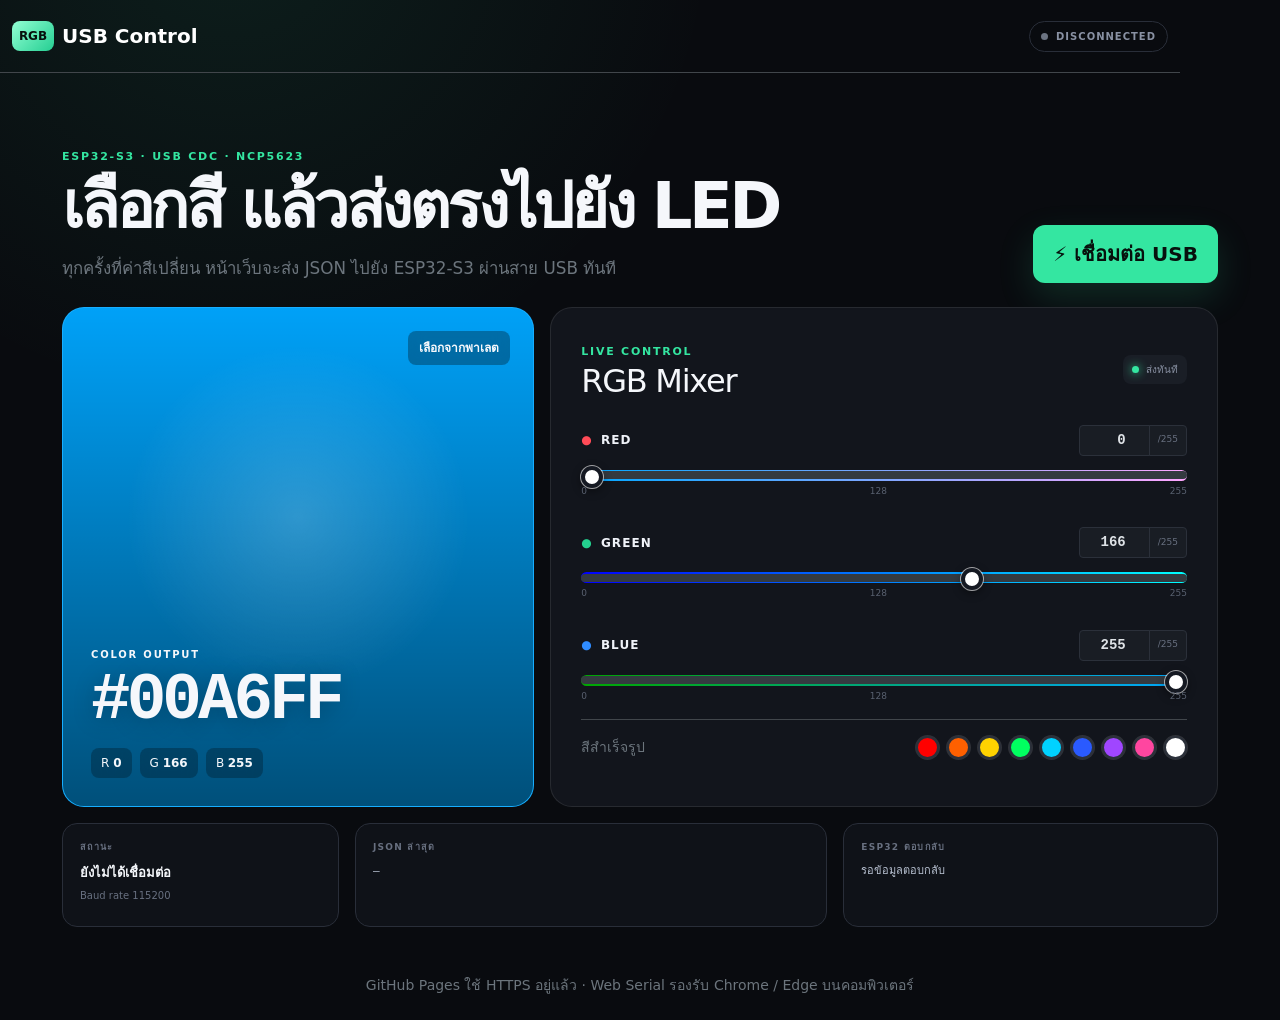
==== index.html @ dcbbd512 "Add files via upload" ====
<!doctype html>
<html lang="th" data-bs-theme="dark">
<head>
  <meta charset="utf-8">
  <meta name="viewport" content="width=device-width,initial-scale=1">
  <meta name="theme-color" content="#090b0f">
  <title>RGB USB LED Controller</title>
  <link href="https://cdn.jsdelivr.net/npm/bootstrap@5.3.8/dist/css/bootstrap.min.css" rel="stylesheet">
  <link rel="stylesheet" href="styles.css">
</head>
<body>
  <nav class="navbar border-bottom border-secondary-subtle">
    <div class="container py-2">
      <a class="navbar-brand d-flex align-items-center gap-2 fw-bold" href="#"><span class="brand-mark">RGB</span> USB Control</a>
      <span id="connectionBadge" class="status-pill"><i></i><span>DISCONNECTED</span></span>
    </div>
  </nav>

  <main class="container py-5">
    <header class="hero d-lg-flex justify-content-between align-items-end gap-4 mb-4">
      <div>
        <p class="eyebrow mb-2">ESP32-S3 · USB CDC · NCP5623</p>
        <h1 class="display-3 fw-bold mb-3">เลือกสี แล้วส่งตรงไปยัง LED</h1>
        <p class="lead text-secondary mb-0">ทุกครั้งที่ค่าสีเปลี่ยน หน้าเว็บจะส่ง JSON ไปยัง ESP32-S3 ผ่านสาย USB ทันที</p>
      </div>
      <button id="connectButton" class="btn btn-connect btn-lg flex-shrink-0 mt-4 mt-lg-0">⚡ เชื่อมต่อ USB</button>
    </header>

    <div id="browserWarning" class="alert alert-warning d-none" role="alert">
      เบราว์เซอร์นี้ไม่รองรับ Web Serial กรุณาใช้ Chrome หรือ Edge บนคอมพิวเตอร์ และเปิดผ่าน HTTPS
    </div>

    <div class="row g-3">
      <div class="col-lg-5">
        <section id="colorPreview" class="preview-panel h-100">
          <label class="palette-button" for="colorPicker">เลือกจากพาเลต</label>
          <input id="colorPicker" class="visually-hidden" type="color" value="#00A6FF" aria-label="เลือกสีจากพาเลต">
          <div class="preview-copy">
            <small>COLOR OUTPUT</small>
            <div id="hexValue" class="hex-value">#00A6FF</div>
            <div class="d-flex flex-wrap gap-2">
              <span class="rgb-chip">R <b id="previewR">0</b></span>
              <span class="rgb-chip">G <b id="previewG">166</b></span>
              <span class="rgb-chip">B <b id="previewB">255</b></span>
            </div>
          </div>
        </section>
      </div>

      <div class="col-lg-7">
        <section class="control-panel">
          <div class="d-flex align-items-center justify-content-between mb-4">
            <div><small class="section-kicker">LIVE CONTROL</small><h2 class="mb-0">RGB Mixer</h2></div>
            <span class="live-badge"><i></i> ส่งทันที</span>
          </div>

          <div class="channel" data-channel="r">
            <div class="d-flex align-items-center justify-content-between mb-2">
              <label for="sliderR" class="channel-name red">● <span>RED</span></label>
              <div class="input-group input-group-sm value-input"><input id="valueR" class="form-control" type="number" min="0" max="255" value="0" aria-label="ค่า Red"><span class="input-group-text">/255</span></div>
            </div>
            <input id="sliderR" class="form-range rgb-range" type="range" min="0" max="255" value="0">
            <div class="scale"><span>0</span><span>128</span><span>255</span></div>
          </div>

          <div class="channel" data-channel="g">
            <div class="d-flex align-items-center justify-content-between mb-2">
              <label for="sliderG" class="channel-name green">● <span>GREEN</span></label>
              <div class="input-group input-group-sm value-input"><input id="valueG" class="form-control" type="number" min="0" max="255" value="166" aria-label="ค่า Green"><span class="input-group-text">/255</span></div>
            </div>
            <input id="sliderG" class="form-range rgb-range" type="range" min="0" max="255" value="166">
            <div class="scale"><span>0</span><span>128</span><span>255</span></div>
          </div>

          <div class="channel mb-3" data-channel="b">
            <div class="d-flex align-items-center justify-content-between mb-2">
              <label for="sliderB" class="channel-name blue">● <span>BLUE</span></label>
              <div class="input-group input-group-sm value-input"><input id="valueB" class="form-control" type="number" min="0" max="255" value="255" aria-label="ค่า Blue"><span class="input-group-text">/255</span></div>
            </div>
            <input id="sliderB" class="form-range rgb-range" type="range" min="0" max="255" value="255">
            <div class="scale"><span>0</span><span>128</span><span>255</span></div>
          </div>

          <div class="preset-row border-top border-secondary-subtle pt-3">
            <small class="text-secondary">สีสำเร็จรูป</small>
            <div id="presets" class="d-flex flex-wrap gap-2" aria-label="สีสำเร็จรูป"></div>
          </div>
        </section>
      </div>
    </div>

    <div class="row g-3 mt-0">
      <div class="col-lg-3"><section class="info-panel h-100"><small>สถานะ</small><strong id="statusText">ยังไม่ได้เชื่อมต่อ</strong><span>Baud rate 115200</span></section></div>
      <div class="col-lg-5"><section class="info-panel h-100"><small>JSON ล่าสุด</small><code id="jsonOutput">—</code></section></div>
      <div class="col-lg-4"><section class="info-panel h-100"><small>ESP32 ตอบกลับ</small><code id="deviceReply">รอข้อมูลตอบกลับ</code></section></div>
    </div>
  </main>

  <footer class="container text-center text-secondary small pb-4">GitHub Pages ใช้ HTTPS อยู่แล้ว · Web Serial รองรับ Chrome / Edge บนคอมพิวเตอร์</footer>
  <script src="app.js"></script>
</body>
</html>
---- styles.css ----
:root { color-scheme: dark; --accent:#34e6a1; --panel:#12151c; --line:#292e39; --muted:#8991a3; }
body { min-height:100vh; background:radial-gradient(circle at 18% -8%,rgba(52,230,161,.09),transparent 32%),#090b0f; color:#f5f7fb; }
.navbar,.container { max-width:1180px; }
.brand-mark { display:grid; place-items:center; width:42px; height:30px; border-radius:8px; background:linear-gradient(135deg,#92ffd4,#25ce92); color:#07110d; font-size:12px; font-weight:900; }
.status-pill { display:flex; align-items:center; gap:8px; padding:7px 11px; border:1px solid var(--line); border-radius:999px; color:var(--muted); font-size:10px; font-weight:800; letter-spacing:.1em; }
.status-pill i,.live-badge i { width:7px; height:7px; border-radius:50%; background:#6c7482; }
.status-pill.online { color:#a4f6d3; border-color:rgba(52,230,161,.38); background:rgba(52,230,161,.08); }
.status-pill.online i,.live-badge i { background:var(--accent); box-shadow:0 0 10px var(--accent); }
.hero { padding-top:28px; }
.eyebrow,.section-kicker { color:var(--accent); font-size:11px; font-weight:800; letter-spacing:.16em; }
.hero h1 { max-width:790px; letter-spacing:-.055em; line-height:1.03; }
.hero .lead { max-width:680px; line-height:1.65; font-size:1.05rem; }
.btn-connect { border:0; border-radius:12px; padding:14px 20px; background:var(--accent); color:#07110d; font-weight:800; box-shadow:0 14px 36px rgba(52,230,161,.15); }
.btn-connect:hover { background:#74f0bf; color:#07110d; }
.btn-connect.disconnect { background:rgba(255,76,87,.1); color:#ff9ca4; border:1px solid rgba(255,76,87,.35); box-shadow:none; }
.preview-panel,.control-panel { min-height:500px; position:relative; overflow:hidden; border:1px solid rgba(255,255,255,.09); border-radius:22px; }
.preview-panel { display:flex; align-items:flex-end; padding:28px; background:#00a6ff; isolation:isolate; transition:background-color .08s linear; }
.preview-panel::after { content:""; position:absolute; inset:0; z-index:-1; background:radial-gradient(circle at 50% 42%,rgba(255,255,255,.18),transparent 46%),linear-gradient(180deg,rgba(0,0,0,.03),rgba(0,0,0,.52)); }
.palette-button { position:absolute; right:23px; top:23px; padding:8px 11px; border-radius:8px; background:rgba(0,0,0,.3); backdrop-filter:blur(8px); font-size:12px; font-weight:700; cursor:pointer; }
.preview-copy small { font-size:10px; font-weight:800; letter-spacing:.18em; }
.hex-value { margin:3px 0 14px; font:700 clamp(40px,5.2vw,66px)/1 ui-monospace,SFMono-Regular,Menlo,monospace; letter-spacing:-.06em; text-shadow:0 3px 22px rgba(0,0,0,.25); }
.rgb-chip { padding:6px 10px; border-radius:8px; background:rgba(0,0,0,.25); backdrop-filter:blur(8px); font-size:12px; }
.control-panel { padding:30px; background:var(--panel); }
.control-panel h2 { letter-spacing:-.04em; }
.live-badge { display:flex; align-items:center; gap:7px; padding:7px 9px; border-radius:8px; background:#1a1e26; color:var(--muted); font-size:10px; }
.channel { margin-bottom:29px; }
.channel-name { display:flex; gap:8px; align-items:center; font-size:12px; font-weight:800; letter-spacing:.09em; }
.channel-name.red { color:#ff4b57; }.channel-name.green { color:#24d18f; }.channel-name.blue { color:#2f8cff; }
.channel-name span { color:#eff2f8; }
.value-input { width:108px; }
.value-input .form-control { text-align:right; font-family:ui-monospace,SFMono-Regular,Menlo,monospace; font-weight:700; background:#191d24; border-color:#2b303a; }
.value-input .input-group-text { color:#687080; font-size:9px; background:#191d24; border-color:#2b303a; }
.rgb-range { height:11px; border-radius:999px; }
.rgb-range::-webkit-slider-thumb { width:22px; height:22px; margin-top:-5.5px; background:white; border:4px solid #151922; box-shadow:0 0 0 1px rgba(255,255,255,.6),0 3px 10px rgba(0,0,0,.45); }
.rgb-range::-moz-range-thumb { width:16px; height:16px; background:white; border:4px solid #151922; box-shadow:0 0 0 1px rgba(255,255,255,.6); }
.scale { display:flex; justify-content:space-between; margin-top:-3px; color:#596170; font-size:9px; }
.preset-row { display:flex; justify-content:space-between; align-items:center; gap:14px; }
.preset-swatch { width:23px; height:23px; padding:0; border-radius:50%; border:2px solid #2b303a; box-shadow:0 0 0 1px rgba(255,255,255,.12); }
.preset-swatch:hover { transform:scale(1.14); }
.info-panel { min-height:104px; padding:17px; border:1px solid var(--line); border-radius:15px; background:rgba(18,21,28,.74); overflow:hidden; }
.info-panel small { display:block; margin-bottom:8px; color:#687080; font-size:9px; font-weight:800; letter-spacing:.14em; text-transform:uppercase; }
.info-panel strong { display:block; font-size:13px; }.info-panel span { color:#687080; font-size:10px; }
.info-panel code { display:block; overflow:hidden; color:#bbc4d4; font-size:11px; white-space:nowrap; text-overflow:ellipsis; }
@media (max-width:991px) { .preview-panel { min-height:360px; } .control-panel { min-height:auto; } }
@media (max-width:575px) { .display-3 { font-size:2.7rem; } .preview-panel { min-height:320px; padding:22px; } .control-panel { padding:24px 18px; } .hex-value { font-size:42px; } .status-pill span { display:none; } .preset-row { align-items:flex-start; } }
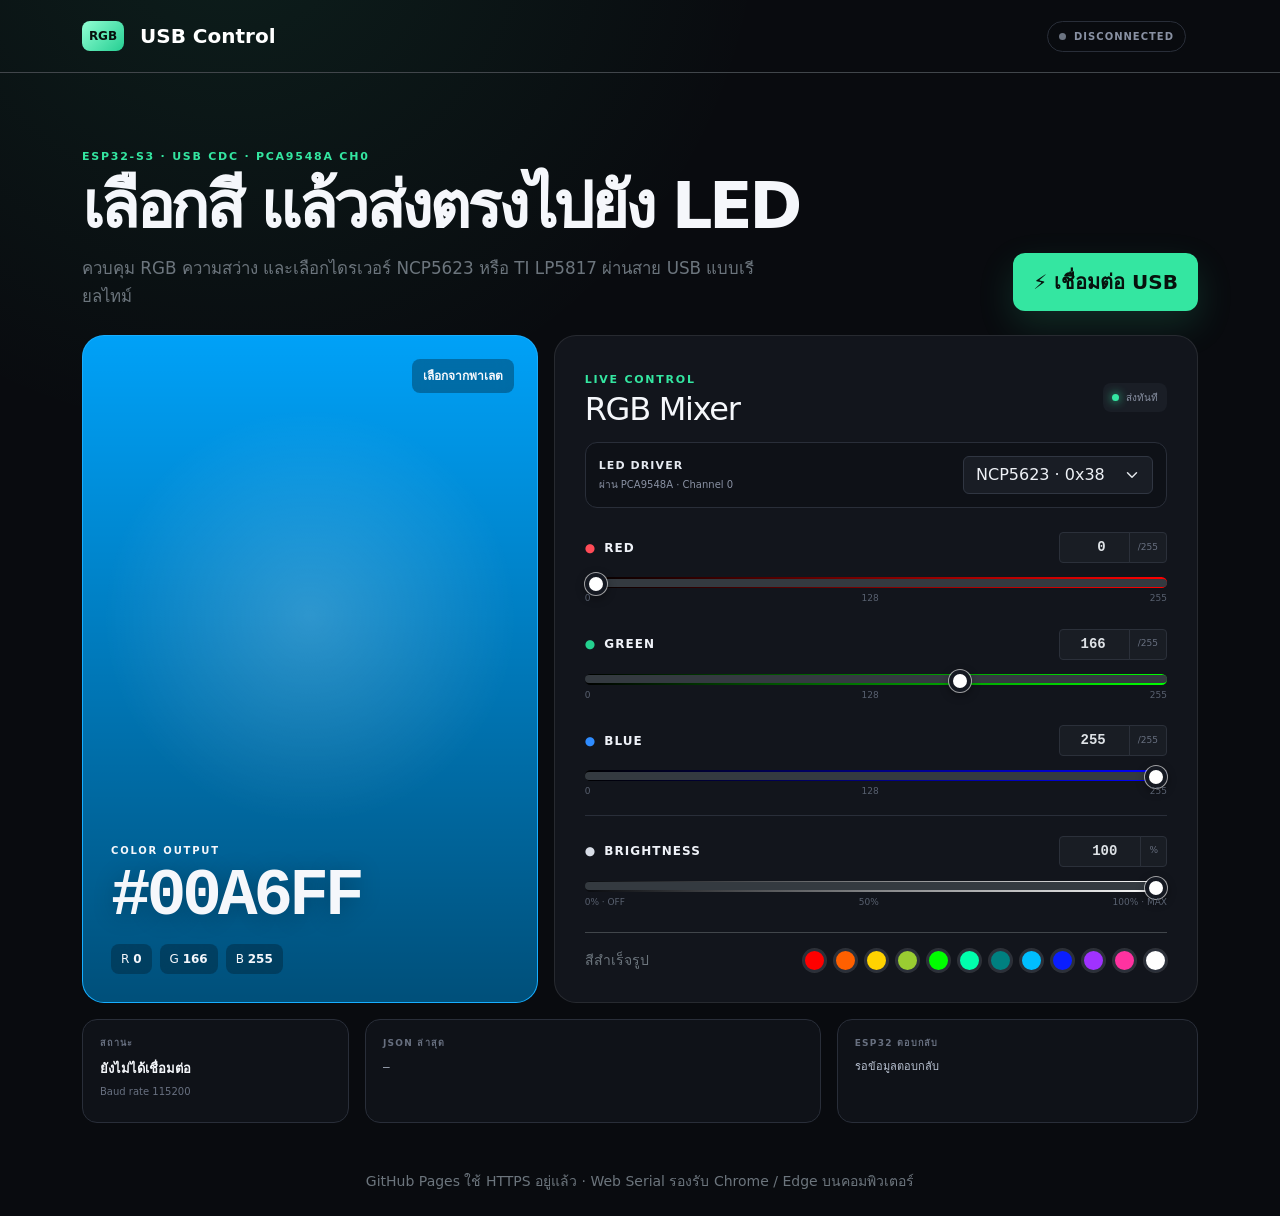
==== commit 98f3549f: "update" ====
--- a/index.html
+++ b/index.html
@@ -10,18 +10,25 @@
 </head>
 <body>
   <nav class="navbar border-bottom border-secondary-subtle">
-    <div class="container py-2">
-      <a class="navbar-brand d-flex align-items-center gap-2 fw-bold" href="#"><span class="brand-mark">RGB</span> USB Control</a>
-      <span id="connectionBadge" class="status-pill"><i></i><span>DISCONNECTED</span></span>
+    <div class="container py-2 ">
+      <a class="navbar-brand d-flex align-items-start gap-3 fw-bold" href="#">
+        <span class="brand-mark">RGB</span>
+        USB Control
+      </a>
+
+      <span id="connectionBadge" class="status-pill navbar-status d-flex ">
+        <i></i>
+        <span>DISCONNECTED</span>
+      </span>
     </div>
   </nav>
 
   <main class="container py-5">
     <header class="hero d-lg-flex justify-content-between align-items-end gap-4 mb-4">
       <div>
-        <p class="eyebrow mb-2">ESP32-S3 · USB CDC · NCP5623</p>
+        <p class="eyebrow mb-2">ESP32-S3 · USB CDC · PCA9548A CH0</p>
         <h1 class="display-3 fw-bold mb-3">เลือกสี แล้วส่งตรงไปยัง LED</h1>
-        <p class="lead text-secondary mb-0">ทุกครั้งที่ค่าสีเปลี่ยน หน้าเว็บจะส่ง JSON ไปยัง ESP32-S3 ผ่านสาย USB ทันที</p>
+        <p class="lead text-secondary mb-0">ควบคุม RGB ความสว่าง และเลือกไดรเวอร์ NCP5623 หรือ TI LP5817 ผ่านสาย USB แบบเรียลไทม์</p>
       </div>
       <button id="connectButton" class="btn btn-connect btn-lg flex-shrink-0 mt-4 mt-lg-0">⚡ เชื่อมต่อ USB</button>
     </header>
@@ -54,6 +61,14 @@
             <span class="live-badge"><i></i> ส่งทันที</span>
           </div>
 
+          <div class="driver-picker">
+            <div><label for="driverSelect">LED DRIVER</label><small>ผ่าน PCA9548A · Channel 0</small></div>
+            <select id="driverSelect" class="form-select" aria-label="เลือก LED driver">
+              <option value="ncp5623">NCP5623 · 0x38</option>
+              <option value="lp5817">TI LP5817 · 0x2D</option>
+            </select>
+          </div>
+
           <div class="channel" data-channel="r">
             <div class="d-flex align-items-center justify-content-between mb-2">
               <label for="sliderR" class="channel-name red">● <span>RED</span></label>
@@ -81,6 +96,15 @@
             <div class="scale"><span>0</span><span>128</span><span>255</span></div>
           </div>
 
+          <div class="channel brightness-channel">
+            <div class="d-flex align-items-center justify-content-between mb-2">
+              <label for="sliderBrightness" class="channel-name brightness">● <span>BRIGHTNESS</span></label>
+              <div class="input-group input-group-sm value-input"><input id="valueBrightness" class="form-control" type="number" min="0" max="100" value="100" aria-label="ความสว่าง"><span class="input-group-text">%</span></div>
+            </div>
+            <input id="sliderBrightness" class="form-range rgb-range brightness-range" type="range" min="0" max="100" value="100">
+            <div class="scale"><span>0% · OFF</span><span>50%</span><span>100% · MAX</span></div>
+          </div>
+
           <div class="preset-row border-top border-secondary-subtle pt-3">
             <small class="text-secondary">สีสำเร็จรูป</small>
             <div id="presets" class="d-flex flex-wrap gap-2" aria-label="สีสำเร็จรูป"></div>
--- a/styles.css
+++ b/styles.css
@@ -1,45 +1,431 @@
-:root { color-scheme: dark; --accent:#34e6a1; --panel:#12151c; --line:#292e39; --muted:#8991a3; }
-body { min-height:100vh; background:radial-gradient(circle at 18% -8%,rgba(52,230,161,.09),transparent 32%),#090b0f; color:#f5f7fb; }
-.navbar,.container { max-width:1180px; }
-.brand-mark { display:grid; place-items:center; width:42px; height:30px; border-radius:8px; background:linear-gradient(135deg,#92ffd4,#25ce92); color:#07110d; font-size:12px; font-weight:900; }
-.status-pill { display:flex; align-items:center; gap:8px; padding:7px 11px; border:1px solid var(--line); border-radius:999px; color:var(--muted); font-size:10px; font-weight:800; letter-spacing:.1em; }
-.status-pill i,.live-badge i { width:7px; height:7px; border-radius:50%; background:#6c7482; }
-.status-pill.online { color:#a4f6d3; border-color:rgba(52,230,161,.38); background:rgba(52,230,161,.08); }
-.status-pill.online i,.live-badge i { background:var(--accent); box-shadow:0 0 10px var(--accent); }
-.hero { padding-top:28px; }
-.eyebrow,.section-kicker { color:var(--accent); font-size:11px; font-weight:800; letter-spacing:.16em; }
-.hero h1 { max-width:790px; letter-spacing:-.055em; line-height:1.03; }
-.hero .lead { max-width:680px; line-height:1.65; font-size:1.05rem; }
-.btn-connect { border:0; border-radius:12px; padding:14px 20px; background:var(--accent); color:#07110d; font-weight:800; box-shadow:0 14px 36px rgba(52,230,161,.15); }
-.btn-connect:hover { background:#74f0bf; color:#07110d; }
-.btn-connect.disconnect { background:rgba(255,76,87,.1); color:#ff9ca4; border:1px solid rgba(255,76,87,.35); box-shadow:none; }
-.preview-panel,.control-panel { min-height:500px; position:relative; overflow:hidden; border:1px solid rgba(255,255,255,.09); border-radius:22px; }
-.preview-panel { display:flex; align-items:flex-end; padding:28px; background:#00a6ff; isolation:isolate; transition:background-color .08s linear; }
-.preview-panel::after { content:""; position:absolute; inset:0; z-index:-1; background:radial-gradient(circle at 50% 42%,rgba(255,255,255,.18),transparent 46%),linear-gradient(180deg,rgba(0,0,0,.03),rgba(0,0,0,.52)); }
-.palette-button { position:absolute; right:23px; top:23px; padding:8px 11px; border-radius:8px; background:rgba(0,0,0,.3); backdrop-filter:blur(8px); font-size:12px; font-weight:700; cursor:pointer; }
-.preview-copy small { font-size:10px; font-weight:800; letter-spacing:.18em; }
-.hex-value { margin:3px 0 14px; font:700 clamp(40px,5.2vw,66px)/1 ui-monospace,SFMono-Regular,Menlo,monospace; letter-spacing:-.06em; text-shadow:0 3px 22px rgba(0,0,0,.25); }
-.rgb-chip { padding:6px 10px; border-radius:8px; background:rgba(0,0,0,.25); backdrop-filter:blur(8px); font-size:12px; }
-.control-panel { padding:30px; background:var(--panel); }
-.control-panel h2 { letter-spacing:-.04em; }
-.live-badge { display:flex; align-items:center; gap:7px; padding:7px 9px; border-radius:8px; background:#1a1e26; color:var(--muted); font-size:10px; }
-.channel { margin-bottom:29px; }
-.channel-name { display:flex; gap:8px; align-items:center; font-size:12px; font-weight:800; letter-spacing:.09em; }
-.channel-name.red { color:#ff4b57; }.channel-name.green { color:#24d18f; }.channel-name.blue { color:#2f8cff; }
-.channel-name span { color:#eff2f8; }
-.value-input { width:108px; }
-.value-input .form-control { text-align:right; font-family:ui-monospace,SFMono-Regular,Menlo,monospace; font-weight:700; background:#191d24; border-color:#2b303a; }
-.value-input .input-group-text { color:#687080; font-size:9px; background:#191d24; border-color:#2b303a; }
-.rgb-range { height:11px; border-radius:999px; }
-.rgb-range::-webkit-slider-thumb { width:22px; height:22px; margin-top:-5.5px; background:white; border:4px solid #151922; box-shadow:0 0 0 1px rgba(255,255,255,.6),0 3px 10px rgba(0,0,0,.45); }
-.rgb-range::-moz-range-thumb { width:16px; height:16px; background:white; border:4px solid #151922; box-shadow:0 0 0 1px rgba(255,255,255,.6); }
-.scale { display:flex; justify-content:space-between; margin-top:-3px; color:#596170; font-size:9px; }
-.preset-row { display:flex; justify-content:space-between; align-items:center; gap:14px; }
-.preset-swatch { width:23px; height:23px; padding:0; border-radius:50%; border:2px solid #2b303a; box-shadow:0 0 0 1px rgba(255,255,255,.12); }
-.preset-swatch:hover { transform:scale(1.14); }
-.info-panel { min-height:104px; padding:17px; border:1px solid var(--line); border-radius:15px; background:rgba(18,21,28,.74); overflow:hidden; }
-.info-panel small { display:block; margin-bottom:8px; color:#687080; font-size:9px; font-weight:800; letter-spacing:.14em; text-transform:uppercase; }
-.info-panel strong { display:block; font-size:13px; }.info-panel span { color:#687080; font-size:10px; }
-.info-panel code { display:block; overflow:hidden; color:#bbc4d4; font-size:11px; white-space:nowrap; text-overflow:ellipsis; }
-@media (max-width:991px) { .preview-panel { min-height:360px; } .control-panel { min-height:auto; } }
-@media (max-width:575px) { .display-3 { font-size:2.7rem; } .preview-panel { min-height:320px; padding:22px; } .control-panel { padding:24px 18px; } .hex-value { font-size:42px; } .status-pill span { display:none; } .preset-row { align-items:flex-start; } }
+:root {
+    color-scheme: dark;
+    --accent: #34e6a1;
+    --panel: #12151c;
+    --line: #292e39;
+    --muted: #8991a3;
+}
+
+body {
+    min-height: 100vh;
+    background: radial-gradient(circle at 18% -8%, rgba(52, 230, 161, .09), transparent 32%), #090b0f;
+    color: #f5f7fb;
+}
+
+/* .navbar,
+.container {
+    max-width: 80%;
+} */
+
+.navbar-status {
+  position:relative;
+  right: 12px;
+}
+
+@media (max-width: 575px) {
+  .navbar-status {
+    right: 8px;
+  }
+}
+
+.brand-mark {
+    display: grid;
+    place-items: center;
+    width: 42px;
+    height: 30px;
+    border-radius: 8px;
+    background: linear-gradient(135deg, #92ffd4, #25ce92);
+    color: #07110d;
+    font-size: 12px;
+    font-weight: 900;
+}
+
+.status-pill {
+    display: flex;
+    align-items: center;
+    gap: 8px;
+    padding: 7px 11px;
+    border: 1px solid var(--line);
+    border-radius: 999px;
+    color: var(--muted);
+    font-size: 10px;
+    font-weight: 800;
+    letter-spacing: .1em;
+}
+
+.status-pill i,
+.live-badge i {
+    width: 7px;
+    height: 7px;
+    border-radius: 50%;
+    background: #6c7482;
+}
+
+.status-pill.online {
+    color: #a4f6d3;
+    border-color: rgba(52, 230, 161, .38);
+    background: rgba(52, 230, 161, .08);
+}
+
+.status-pill.online i,
+.live-badge i {
+    background: var(--accent);
+    box-shadow: 0 0 10px var(--accent);
+}
+
+.hero {
+    padding-top: 28px;
+}
+
+.eyebrow,
+.section-kicker {
+    color: var(--accent);
+    font-size: 11px;
+    font-weight: 800;
+    letter-spacing: .16em;
+}
+
+.hero h1 {
+    max-width: 790px;
+    letter-spacing: -.055em;
+    line-height: 1.03;
+}
+
+.hero .lead {
+    max-width: 680px;
+    line-height: 1.65;
+    font-size: 1.05rem;
+}
+
+.btn-connect {
+    border: 0;
+    border-radius: 12px;
+    padding: 14px 20px;
+    background: var(--accent);
+    color: #07110d;
+    font-weight: 800;
+    box-shadow: 0 14px 36px rgba(52, 230, 161, .15);
+}
+
+.btn-connect:hover {
+    background: #74f0bf;
+    color: #07110d;
+}
+
+.btn-connect.disconnect {
+    background: rgba(255, 76, 87, .1);
+    color: #ff9ca4;
+    border: 1px solid rgba(255, 76, 87, .35);
+    box-shadow: none;
+}
+
+.preview-panel,
+.control-panel {
+    min-height: 620px;
+    position: relative;
+    overflow: hidden;
+    border: 1px solid rgba(255, 255, 255, .09);
+    border-radius: 22px;
+}
+
+.preview-panel {
+    display: flex;
+    align-items: flex-end;
+    padding: 28px;
+    background: #00a6ff;
+    isolation: isolate;
+    transition: background-color .08s linear;
+}
+
+.preview-panel::after {
+    content: "";
+    position: absolute;
+    inset: 0;
+    z-index: -1;
+    background: radial-gradient(circle at 50% 42%, rgba(255, 255, 255, .18), transparent 46%), linear-gradient(180deg, rgba(0, 0, 0, .03), rgba(0, 0, 0, .52));
+}
+
+.palette-button {
+    position: absolute;
+    right: 23px;
+    top: 23px;
+    padding: 8px 11px;
+    border-radius: 8px;
+    background: rgba(0, 0, 0, .3);
+    backdrop-filter: blur(8px);
+    font-size: 12px;
+    font-weight: 700;
+    cursor: pointer;
+}
+
+.preview-copy small {
+    font-size: 10px;
+    font-weight: 800;
+    letter-spacing: .18em;
+}
+
+.hex-value {
+    margin: 3px 0 14px;
+    font: 700 clamp(40px, 5.2vw, 66px)/1 ui-monospace, SFMono-Regular, Menlo, monospace;
+    letter-spacing: -.06em;
+    text-shadow: 0 3px 22px rgba(0, 0, 0, .25);
+}
+
+.rgb-chip {
+    padding: 6px 10px;
+    border-radius: 8px;
+    background: rgba(0, 0, 0, .25);
+    backdrop-filter: blur(8px);
+    font-size: 12px;
+}
+
+.control-panel {
+    padding: 30px;
+    background: var(--panel);
+}
+
+.control-panel h2 {
+    letter-spacing: -.04em;
+}
+
+.live-badge {
+    display: flex;
+    align-items: center;
+    gap: 7px;
+    padding: 7px 9px;
+    border-radius: 8px;
+    background: #1a1e26;
+    color: var(--muted);
+    font-size: 10px;
+}
+
+.driver-picker {
+    display: flex;
+    align-items: center;
+    justify-content: space-between;
+    gap: 14px;
+    margin: -10px 0 24px;
+    padding: 13px;
+    border: 1px solid var(--line);
+    border-radius: 12px;
+    background: #0e1117;
+}
+
+.driver-picker label {
+    display: block;
+    color: #e5e9f0;
+    font-size: 11px;
+    font-weight: 800;
+    letter-spacing: .1em;
+}
+
+.driver-picker small {
+    display: block;
+    margin-top: 3px;
+    color: var(--muted);
+    font-size: 10px;
+}
+
+.driver-picker .form-select {
+    width: auto;
+    min-width: 190px;
+    color: #eef1f6;
+    background-color: #191d25;
+    border-color: #303642;
+}
+
+.channel {
+    margin-bottom: 23px;
+}
+
+.channel-name {
+    display: flex;
+    gap: 8px;
+    align-items: center;
+    font-size: 12px;
+    font-weight: 800;
+    letter-spacing: .09em;
+}
+
+.channel-name.red {
+    color: #ff4b57;
+}
+
+.channel-name.green {
+    color: #24d18f;
+}
+
+.channel-name.blue {
+    color: #2f8cff;
+}
+
+.channel-name.brightness {
+    color: #d8dde7;
+}
+
+.channel-name span {
+    color: #eff2f8;
+}
+
+.value-input {
+    width: 108px;
+}
+
+.value-input .form-control {
+    text-align: right;
+    font-family: ui-monospace, SFMono-Regular, Menlo, monospace;
+    font-weight: 700;
+    background: #191d24;
+    border-color: #2b303a;
+}
+
+.value-input .input-group-text {
+    color: #687080;
+    font-size: 9px;
+    background: #191d24;
+    border-color: #2b303a;
+}
+
+.rgb-range {
+    height: 11px;
+    border-radius: 999px;
+}
+
+.rgb-range::-webkit-slider-thumb {
+    width: 22px;
+    height: 22px;
+    margin-top: -5.5px;
+    background: white;
+    border: 4px solid #151922;
+    box-shadow: 0 0 0 1px rgba(255, 255, 255, .6), 0 3px 10px rgba(0, 0, 0, .45);
+}
+
+.rgb-range::-moz-range-thumb {
+    width: 16px;
+    height: 16px;
+    background: white;
+    border: 4px solid #151922;
+    box-shadow: 0 0 0 1px rgba(255, 255, 255, .6);
+}
+
+.scale {
+    display: flex;
+    justify-content: space-between;
+    margin-top: -3px;
+    color: #596170;
+    font-size: 9px;
+}
+
+.brightness-channel {
+    margin-top: 4px;
+    padding-top: 20px;
+    border-top: 1px solid var(--line);
+}
+
+.brightness-range {
+    background: linear-gradient(90deg, #090b0f, #fff);
+}
+
+.preset-row {
+    display: flex;
+    justify-content: space-between;
+    align-items: center;
+    gap: 14px;
+}
+
+.preset-swatch {
+    width: 23px;
+    height: 23px;
+    padding: 0;
+    border-radius: 50%;
+    border: 2px solid #2b303a;
+    box-shadow: 0 0 0 1px rgba(255, 255, 255, .12);
+}
+
+.preset-swatch:hover {
+    transform: scale(1.14);
+}
+
+.info-panel {
+    min-height: 104px;
+    padding: 17px;
+    border: 1px solid var(--line);
+    border-radius: 15px;
+    background: rgba(18, 21, 28, .74);
+    overflow: hidden;
+}
+
+.info-panel small {
+    display: block;
+    margin-bottom: 8px;
+    color: #687080;
+    font-size: 9px;
+    font-weight: 800;
+    letter-spacing: .14em;
+    text-transform: uppercase;
+}
+
+.info-panel strong {
+    display: block;
+    font-size: 13px;
+}
+
+.info-panel span {
+    color: #687080;
+    font-size: 10px;
+}
+
+.info-panel code {
+    display: block;
+    overflow: hidden;
+    color: #bbc4d4;
+    font-size: 11px;
+    white-space: nowrap;
+    text-overflow: ellipsis;
+}
+
+@media (max-width:991px) {
+    .preview-panel {
+        min-height: 360px;
+    }
+
+    .control-panel {
+        min-height: auto;
+    }
+}
+
+@media (max-width:575px) {
+    .display-3 {
+        font-size: 2.7rem;
+    }
+
+    .preview-panel {
+        min-height: 320px;
+        padding: 22px;
+    }
+
+    .control-panel {
+        padding: 24px 18px;
+    }
+
+    .hex-value {
+        font-size: 42px;
+    }
+
+    .status-pill span {
+        display: none;
+    }
+
+    .preset-row {
+        align-items: flex-start;
+    }
+
+    .driver-picker {
+        align-items: stretch;
+        flex-direction: column;
+    }
+
+    .driver-picker .form-select {
+        width: 100%;
+    }
+}
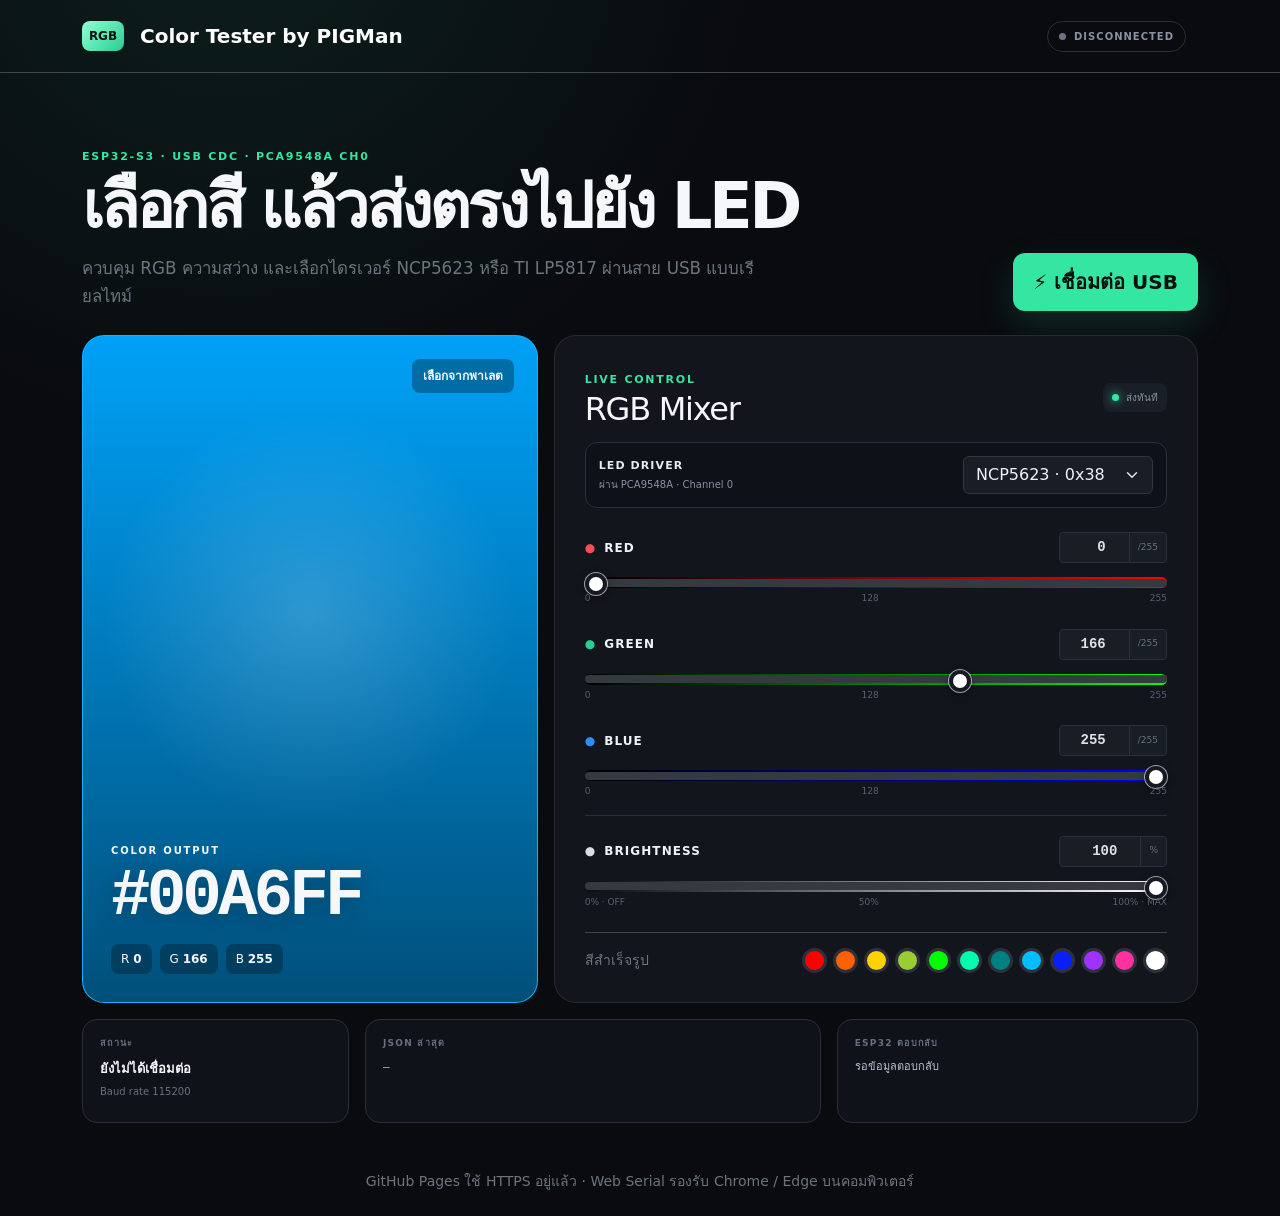
==== commit 79b361b1: "Update index.html" ====
--- a/index.html
+++ b/index.html
@@ -13,7 +13,7 @@
     <div class="container py-2 ">
       <a class="navbar-brand d-flex align-items-start gap-3 fw-bold" href="#">
         <span class="brand-mark">RGB</span>
-        USB Control
+        Color Tester by PIGMan
       </a>
 
       <span id="connectionBadge" class="status-pill navbar-status d-flex ">
--- a/styles.css
+++ b/styles.css
@@ -11,11 +11,6 @@
     background: radial-gradient(circle at 18% -8%, rgba(52, 230, 161, .09), transparent 32%), #090b0f;
     color: #f5f7fb;
 }
-
-/* .navbar,
-.container {
-    max-width: 80%;
-} */
 
 .navbar-status {
   position:relative;
